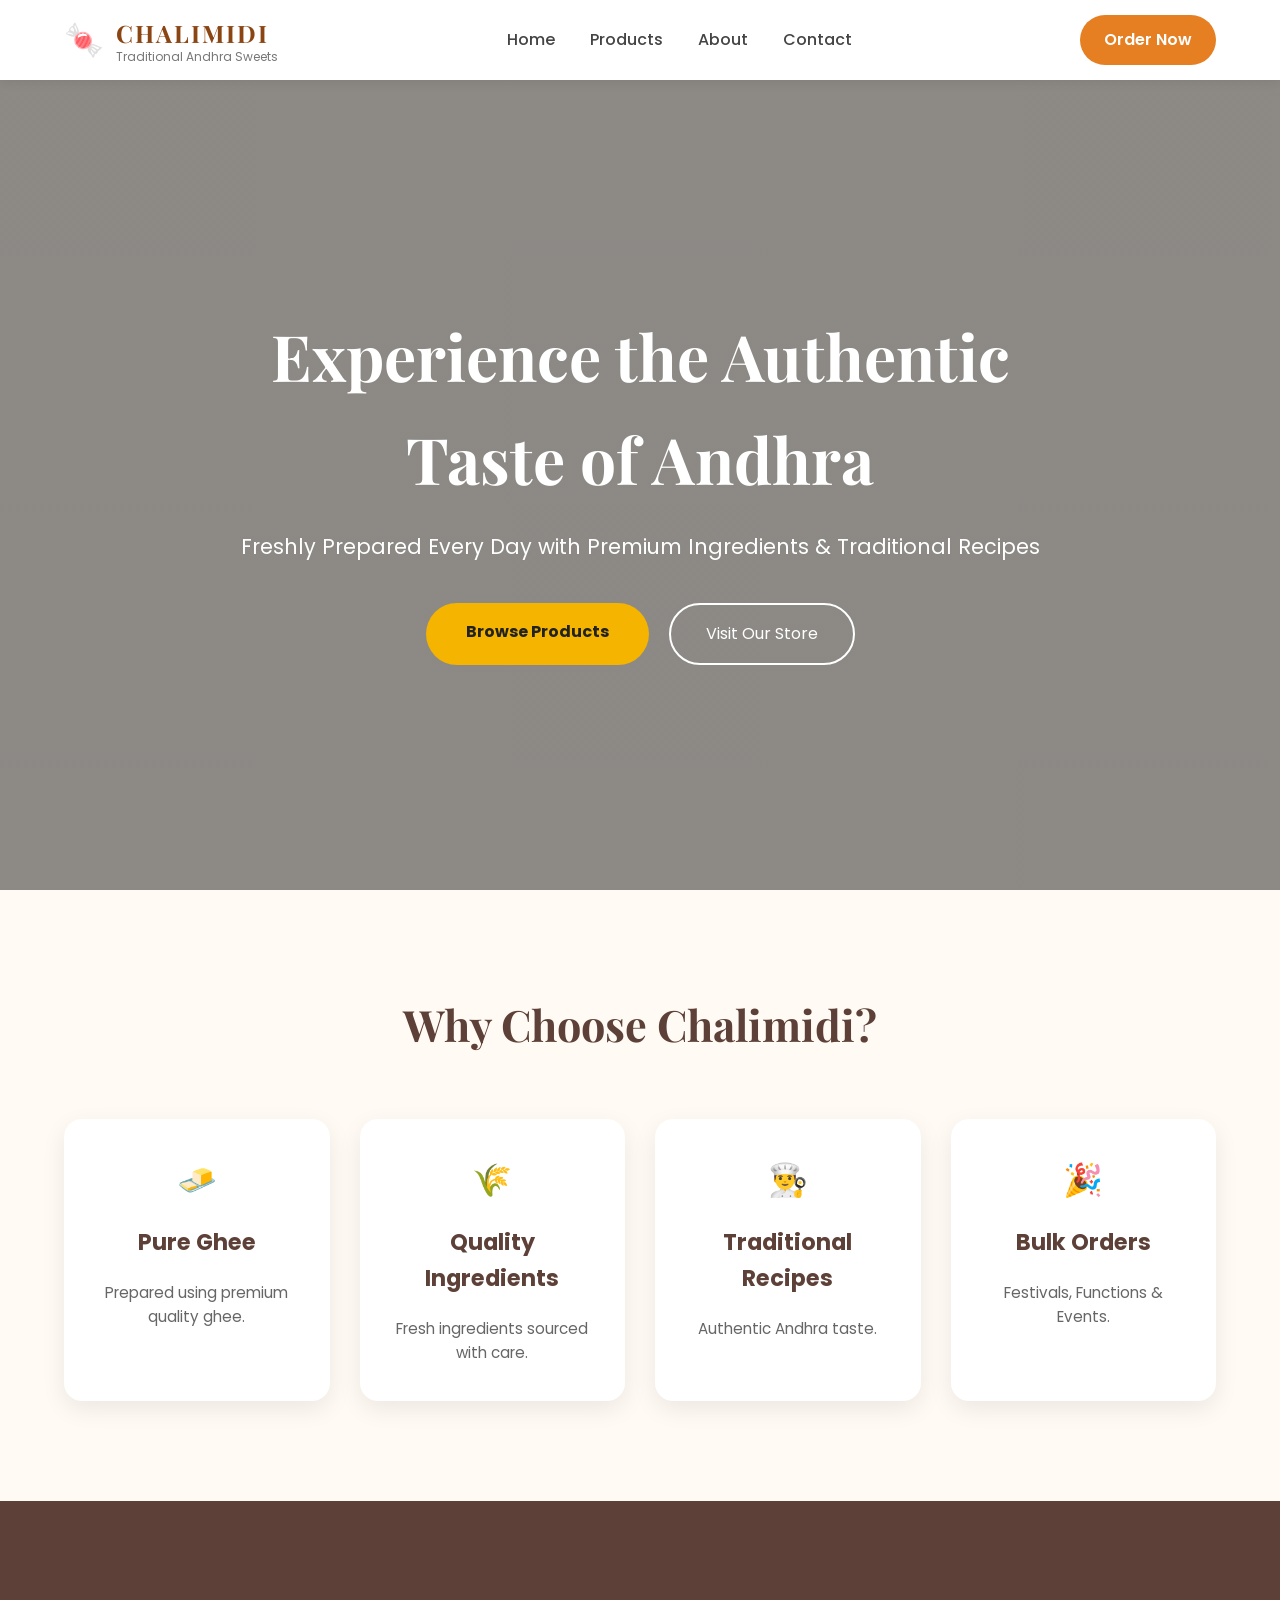
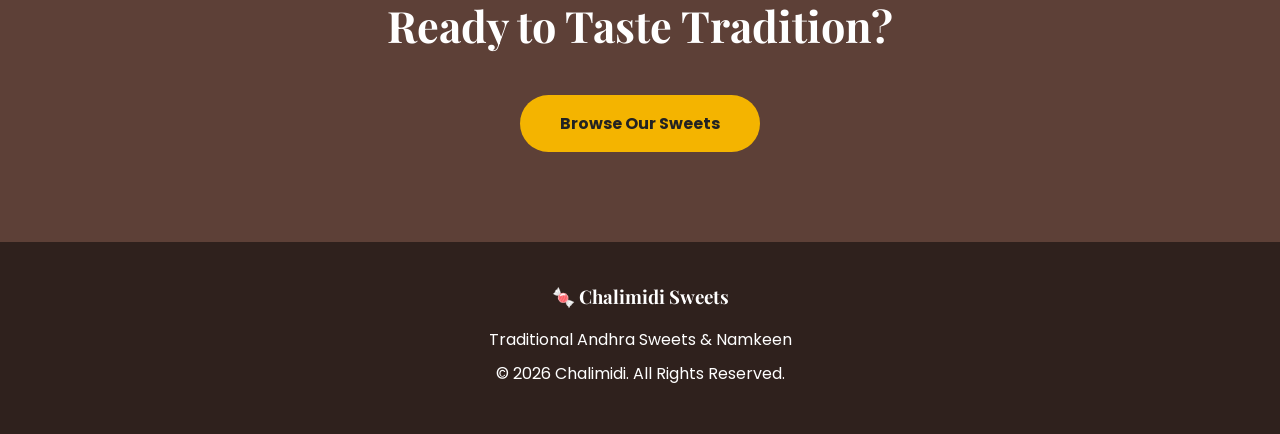
==== index.html @ a7811db8 "Chalimidi Sweets Version 1.0" ====
<!DOCTYPE html>
<html lang="en">

<head>

    <meta charset="UTF-8">
    <meta name="viewport" content="width=device-width, initial-scale=1.0">

    <title>Chalimidi Sweets | Traditional Andhra Sweets</title>

    <meta name="description"
        content="Traditional Andhra Sweets & Namkeen. Freshly prepared every day. Order through WhatsApp.">

    <link rel="preconnect" href="https://fonts.googleapis.com">

    <link rel="preconnect" href="https://fonts.gstatic.com" crossorigin>

    <link
        href="https://fonts.googleapis.com/css2?family=Playfair+Display:wght@600;700;800&family=Poppins:wght@300;400;500;600;700&display=swap"
        rel="stylesheet">

    <link rel="stylesheet" href="css/style.css">

    <link rel="stylesheet" href="css/responsive.css">
    <link rel="stylesheet" href="https://cdnjs.cloudflare.com/ajax/libs/font-awesome/6.7.2/css/all.min.css">
    <link rel="icon" type="image/x-icon" href="./images/favicon.ico">
</head>

<body>

    <header>

        <nav class="navbar">

            <div class="logo">

                <span class="logo-icon">🍬</span>

                <div>

                    <h2>CHALIMIDI</h2>

                    <small>Traditional Andhra Sweets</small>

                </div>

            </div>

            <ul class="nav-links">

                <li><a href="#">Home</a></li>

                <li><a href="products.html">Products</a></li>

                <li><a href="about.html">About</a></li>

                <li><a href="contact.html">Contact</a></li>

            </ul>

            <a href="products.html" class="btn-order">

                Order Now

            </a>

        </nav>

    </header>

    <section class="hero">

        <div class="hero-content">

            <h1>

                Experience the Authentic Taste of Andhra

            </h1>

            <p>

                Freshly Prepared Every Day with Premium Ingredients & Traditional Recipes

            </p>

            <div class="hero-buttons">

                <a href="products.html" class="hero-btn">

                    Browse Products

                </a>

                <a href="contact.html" class="secondary-btn">

                    Visit Our Store

                </a>

            </div>

        </div>

    </section>

    <section class="features">

        <h2>Why Choose Chalimidi?</h2>

        <div class="feature-grid">

            <div class="card">
                🧈
                <h3>Pure Ghee</h3>
                <p>Prepared using premium quality ghee.</p>
            </div>

            <div class="card">
                🌾
                <h3>Quality Ingredients</h3>
                <p>Fresh ingredients sourced with care.</p>
            </div>

            <div class="card">
                👨‍🍳
                <h3>Traditional Recipes</h3>
                <p>Authentic Andhra taste.</p>
            </div>

            <div class="card">
                🎉
                <h3>Bulk Orders</h3>
                <p>Festivals, Functions & Events.</p>
            </div>

        </div>

    </section>

    <section class="cta">

        <h2>

            Ready to Taste Tradition?

        </h2>

        <a href="products.html" class="hero-btn">

            Browse Our Sweets

        </a>

    </section>

    <footer>

        <h3>🍬 Chalimidi Sweets</h3>

        <p>

            Traditional Andhra Sweets & Namkeen

        </p>

        <p>

            © 2026 Chalimidi. All Rights Reserved.

        </p>

    </footer>

    <script src="js/app.js"></script>
    <div id="toast"></div>
</body>

</html>
---- css/style.css ----
/* ===========================
   CHALIMIDI SWEETS
   Version 1.0
=========================== */

* {
    margin: 0;
    padding: 0;
    box-sizing: border-box;
}

html {
    scroll-behavior: smooth;
}

body {

    font-family: 'Poppins', sans-serif;

    background: #fffaf3;

    color: #333;

    line-height: 1.6;

}

img {
    max-width: 100%;
    display: block;
}

a {
    text-decoration: none;
}

ul {
    list-style: none;
}

/* ================= NAVBAR ================= */

header {

    position: sticky;

    top: 0;

    z-index: 999;

    background: white;

    box-shadow: 0 2px 10px rgba(0, 0, 0, .08);

}

.navbar {

    width: min(1200px, 90%);

    margin: auto;

    display: flex;

    justify-content: space-between;

    align-items: center;

    height: 80px;

}

.logo {

    display: flex;

    align-items: center;

    gap: 12px;

}

.logo-icon {

    font-size: 2rem;

}

.logo h2 {

    font-family: 'Playfair Display', serif;

    color: #8B4513;

    letter-spacing: 2px;

}

.logo small {

    display: block;

    color: #777;

    font-size: .75rem;

    margin-top: -5px;

}

.nav-links {

    display: flex;

    gap: 35px;

}

.nav-links a {

    color: #444;

    font-weight: 500;

    transition: .3s;

}

.nav-links a:hover {

    color: #E67E22;

}

.btn-order {

    background: #E67E22;

    color: white;

    padding: 12px 24px;

    border-radius: 30px;

    transition: .3s;

    font-weight: 600;

}

.btn-order:hover {

    background: #c86d18;

}

/* ================= HERO ================= */

.hero {

    height: 90vh;

    background:

        linear-gradient(rgba(0, 0, 0, .45), rgba(0, 0, 0, .45)),

        url("../images/hero.jpg") center/cover;

    display: flex;

    justify-content: center;

    align-items: center;

    text-align: center;

    color: white;

}

.hero-content {

    width: min(900px, 90%);

}

.hero h1 {

    font-family: 'Playfair Display', serif;

    font-size: 4rem;

    margin-bottom: 20px;

}

.hero p {

    font-size: 1.3rem;

    margin-bottom: 40px;

}

.hero-btn {

    display: inline-block;

    padding: 16px 40px;

    background: #F4B400;

    color: #222;

    border-radius: 50px;

    font-weight: bold;

    transition: .35s;

}

.hero-btn:hover {

    transform: translateY(-4px);

    background: white;

}

/* ================= FEATURES ================= */

.features {

    width: min(1200px, 90%);

    margin: 100px auto;

}

.features h2 {

    text-align: center;

    font-size: 2.7rem;

    color: #5D4037;

    margin-bottom: 60px;

    font-family: 'Playfair Display', serif;

}

.feature-grid {

    display: grid;

    grid-template-columns: repeat(auto-fit, minmax(250px, 1fr));

    gap: 30px;

}

.card {

    background: white;

    padding: 35px;

    border-radius: 18px;

    text-align: center;

    box-shadow: 0 8px 25px rgba(0, 0, 0, .08);

    transition: .35s;

    font-size: 2rem;

}

.card:hover {

    transform: translateY(-10px);

}

.card h3 {

    margin: 20px 0;

    color: #5D4037;

    font-size: 1.4rem;

}

.card p {

    font-size: .95rem;

    color: #666;

}

/* ================= CTA ================= */

.cta {

    background: #5D4037;

    color: white;

    padding: 90px 20px;

    text-align: center;

}

.cta h2 {

    font-size: 2.7rem;

    margin-bottom: 35px;

    font-family: 'Playfair Display', serif;

}

/* ================= FOOTER ================= */

footer {

    background: #2f211d;

    color: white;

    text-align: center;

    padding: 40px 20px;

}

footer h3 {

    margin-bottom: 15px;

    font-family: 'Playfair Display', serif;

}

footer p {

    margin: 8px 0;

}

.hero-buttons {

    display: flex;

    justify-content: center;

    gap: 20px;

    margin-top: 40px;

}

.secondary-btn {

    display: inline-block;

    padding: 16px 35px;

    border: 2px solid white;

    border-radius: 50px;

    color: white;

    transition: .3s;

}

.secondary-btn:hover {

    background: white;

    color: #222;

}

/* ==========================================
   TOAST
========================================== */

#toast {

    position: fixed;

    bottom: 30px;

    left: 50%;

    transform: translateX(-50%);

    background: #333;

    color: white;

    padding: 15px 30px;

    border-radius: 30px;

    opacity: 0;

    transition: .4s;

    z-index: 99999;

}

#toast.show {

    opacity: 1;

}

/*==========================================
PAGE BANNER
==========================================*/

.page-banner {

    background: linear-gradient(135deg, #E67E22, #F4A261);

    color: white;

    text-align: center;

    padding: 60px 20px;

}

.page-banner h1 {

    font-size: 42px;

}

/*==========================================
ABOUT
==========================================*/

.about-container {

    max-width: 1200px;

    margin: 60px auto;

    display: grid;

    grid-template-columns: 1fr 1fr;

    gap: 50px;

    align-items: center;

    padding: 20px;

}

.about-image img {

    width: 100%;

    border-radius: 20px;

    box-shadow: 0 10px 30px rgba(0, 0, 0, .15);

}

.about-content h2 {

    color: #8B4513;

    margin-bottom: 20px;

}

.about-content p {

    line-height: 1.8;

    margin-bottom: 18px;

}

/*==========================================
CONTACT
==========================================*/

.contact-container {

    max-width: 1100px;

    margin: 60px auto;

    display: grid;

    grid-template-columns: repeat(2, 1fr);

    gap: 40px;

    padding: 20px;

}

.contact-card {

    background: white;

    padding: 30px;

    border-radius: 20px;

    box-shadow: 0 10px 30px rgba(0, 0, 0, .1);

}

.contact-card h2 {

    margin-bottom: 20px;

    color: #8B4513;

}

.contact-card p {

    margin-bottom: 18px;

    line-height: 1.7;

}

.phone-link,
.whatsapp-link {

    text-decoration: none;

    color: #E67E22;

    font-weight: 600;

}

.phone-link:hover,
.whatsapp-link:hover {

    color: #C0392B;

}
---- css/responsive.css ----
@media(max-width:900px) {

    .hero h1 {

        font-size: 2.8rem;

    }

    .nav-links {

        display: none;

    }

    .features h2 {

        font-size: 2rem;

    }

    .cta h2 {

        font-size: 2rem;

    }

}

@media(max-width:600px) {

    .hero h1 {

        font-size: 2.2rem;

    }

    .hero p {

        font-size: 1rem;

    }

    .logo {

        font-size: 1.5rem;

    }

    .btn-order {

        padding: 10px 18px;

    }

}


/*==========================================
ABOUT PAGE
==========================================*/

@media (max-width:768px) {

    .page-banner {

        padding: 40px 20px;

    }

    .page-banner h1 {

        font-size: 32px;

    }

    .about-container {

        grid-template-columns: 1fr;

        gap: 30px;

        padding: 20px;

    }

    .about-image {

        text-align: center;

    }

    .about-image img {

        width: 100%;

        max-width: 420px;

        border-radius: 16px;

    }

    .about-content {

        text-align: center;

    }

    .about-content h2 {

        font-size: 28px;

        margin-bottom: 20px;

    }

    .about-content p {

        font-size: 16px;

        line-height: 1.8;

    }

    .feature-grid {

        grid-template-columns: 1fr;

        gap: 20px;

    }

    .card {

        padding: 25px;

    }

}

/*==========================================
NAVBAR
==========================================*/

@media (max-width:768px) {

    .navbar {

        flex-direction: column;

        gap: 15px;

        padding: 20px;

    }

    .nav-links {

        flex-wrap: wrap;

        justify-content: center;

        gap: 15px;

    }

}
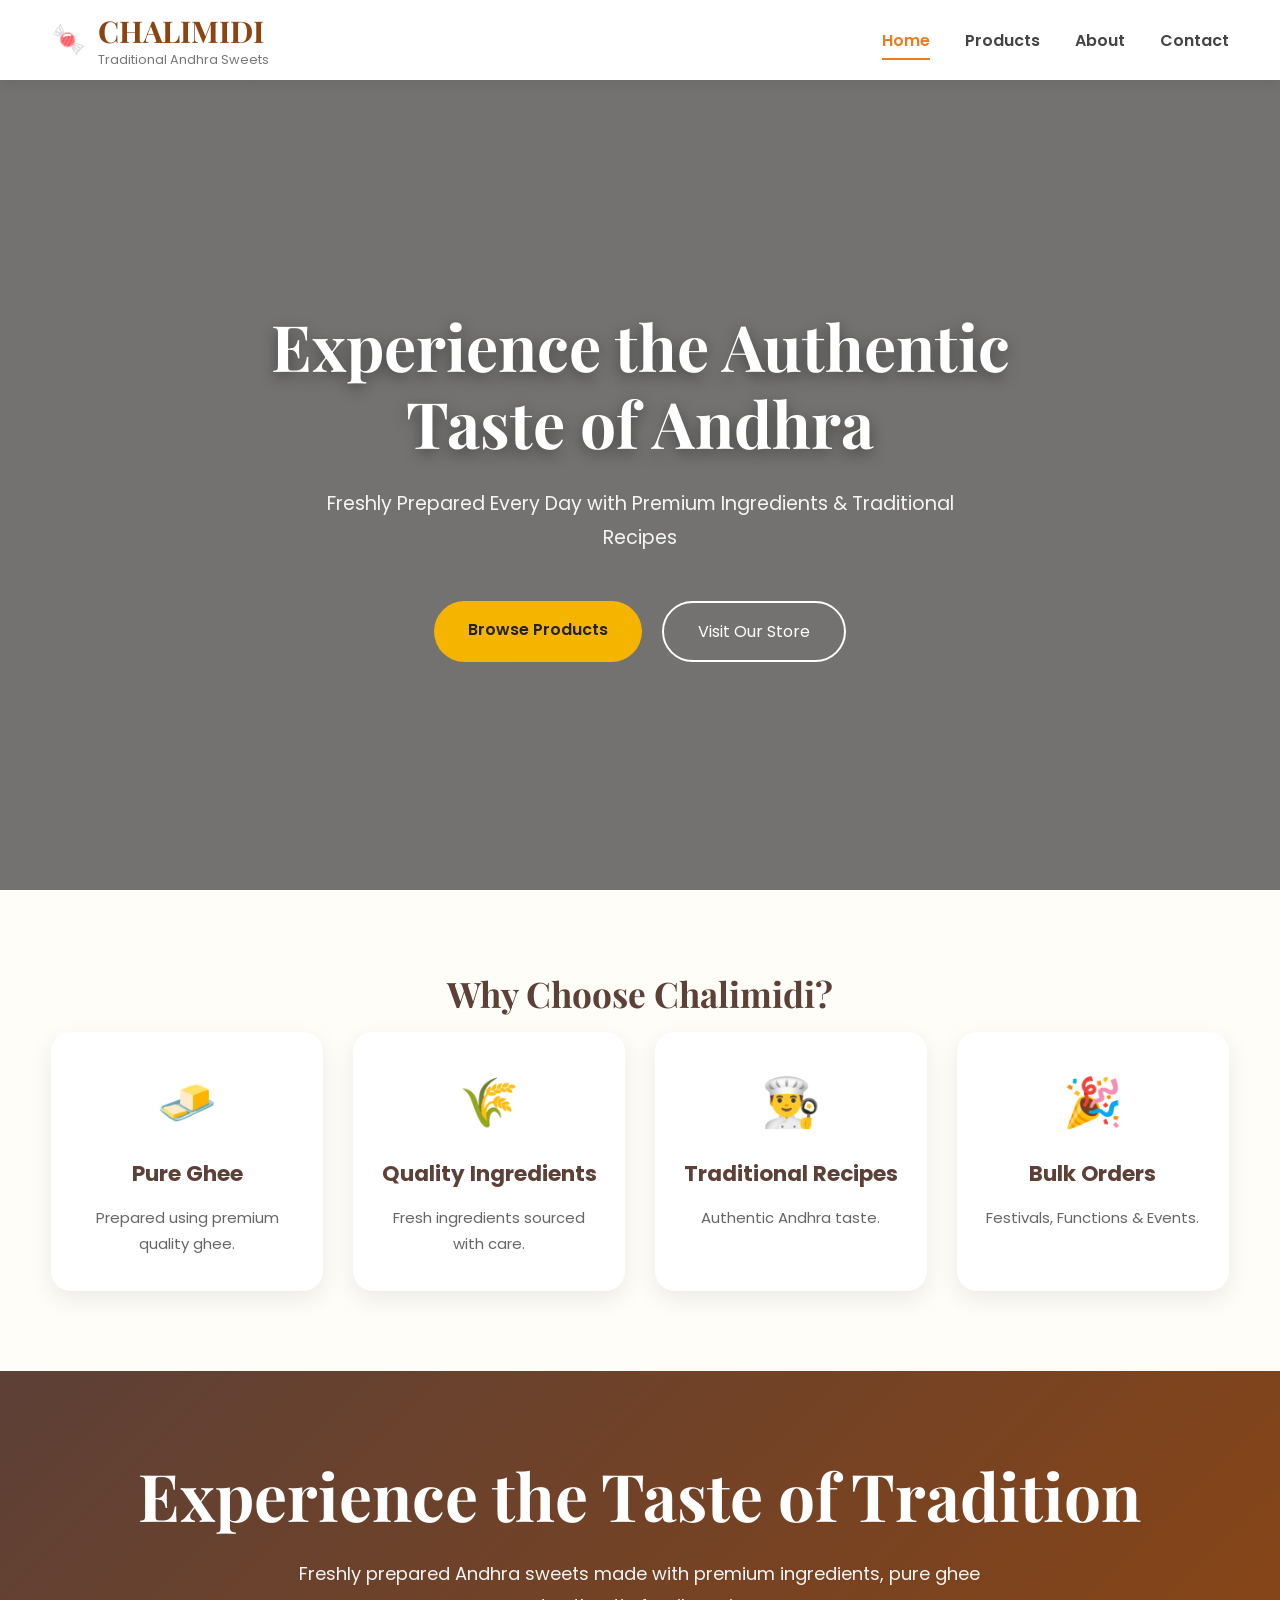
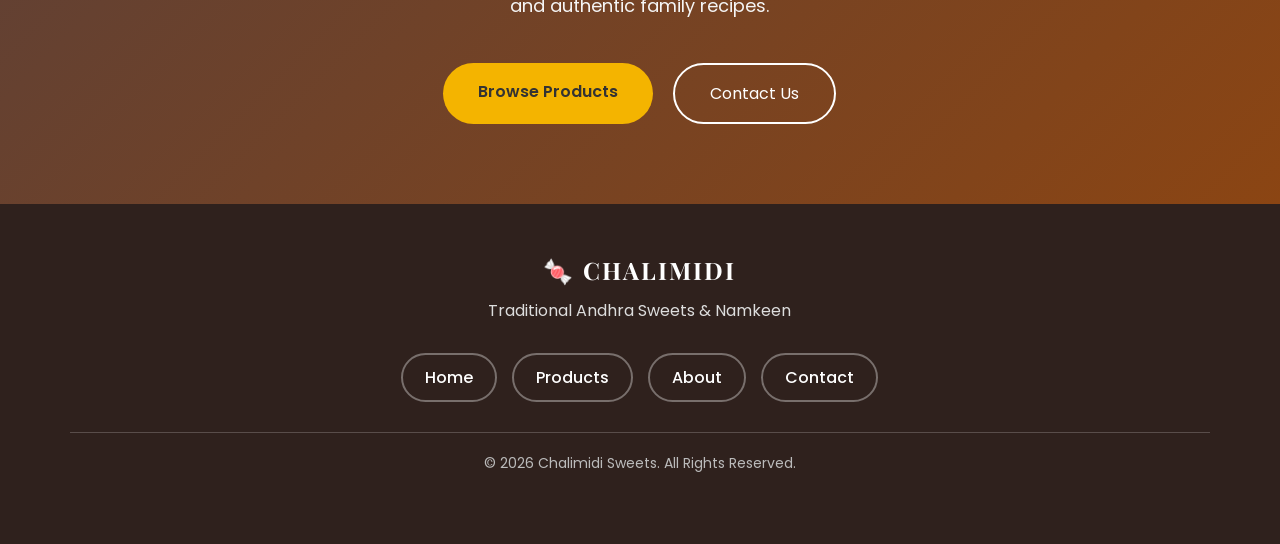
==== commit f9191b88: "changed 06-08-2026" ====
--- a/index.html
+++ b/index.html
@@ -2,53 +2,36 @@
 <html lang="en">
 
 <head>
-
     <meta charset="UTF-8">
     <meta name="viewport" content="width=device-width, initial-scale=1.0">
-
     <title>Chalimidi Sweets | Traditional Andhra Sweets</title>
-
     <meta name="description"
         content="Traditional Andhra Sweets & Namkeen. Freshly prepared every day. Order through WhatsApp.">
-
     <link rel="preconnect" href="https://fonts.googleapis.com">
-
     <link rel="preconnect" href="https://fonts.gstatic.com" crossorigin>
-
     <link
         href="https://fonts.googleapis.com/css2?family=Playfair+Display:wght@600;700;800&family=Poppins:wght@300;400;500;600;700&display=swap"
         rel="stylesheet">
-
-    <link rel="stylesheet" href="css/style.css">
-
-    <link rel="stylesheet" href="css/responsive.css">
+    <link rel="stylesheet" href="css/home.css">
+    <link rel="stylesheet" href="css/home-responsive.css">
     <link rel="stylesheet" href="https://cdnjs.cloudflare.com/ajax/libs/font-awesome/6.7.2/css/all.min.css">
     <link rel="icon" type="image/x-icon" href="./images/favicon.ico">
 </head>
 
 <body>
-
-    <header>
-
+    <!-- <header>
         <nav class="navbar">
-
             <div class="logo">
-
                 <span class="logo-icon">🍬</span>
-
                 <div>
-
                     <h2>CHALIMIDI</h2>
-
                     <small>Traditional Andhra Sweets</small>
-
                 </div>
-
             </div>
 
             <ul class="nav-links">
 
-                <li><a href="#">Home</a></li>
+                <li><a href="index.html" class="active">Home</a></li>
 
                 <li><a href="products.html">Products</a></li>
 
@@ -58,120 +41,153 @@
 
             </ul>
 
-            <a href="products.html" class="btn-order">
+            <button class="menu-toggle">
 
-                Order Now
+                <i class="fa-solid fa-bars"></i>
 
-            </a>
+            </button>
 
         </nav>
 
+    </header> -->
+    <header>
+        <nav class="navbar">
+            <div class="logo">
+                <span class="logo-icon">🍬</span>
+                <div>
+                    <h2>CHALIMIDI</h2>
+                    <small>Traditional Andhra Sweets</small>
+                </div>
+            </div>
+    
+            <button class="menu-toggle">
+    
+                <i class="fa-solid fa-bars"></i>
+    
+            </button>
+    
+            <ul class="nav-links">
+    
+                <li><a href="index.html" class="active">Home</a></li>
+    
+                <li><a href="products.html">Products</a></li>
+    
+                <li><a href="about.html">About</a></li>
+    
+                <li><a href="contact.html">Contact</a></li>
+    
+            </ul>
+    
+        </nav>
+    
     </header>
+    <section class="hero">
+            <div class="hero-content">
+                <h1>
+                    Experience the Authentic Taste of Andhra
+                </h1>
+                <p>
+                    Freshly Prepared Every Day with Premium Ingredients & Traditional Recipes
+                </p>
+                <div class="hero-buttons">
+                    <a href="products.html" class="hero-btn">
+                        Browse Products
+                    </a>
+                    <a href="contact.html" class="secondary-btn">
+                        Visit Our Store
+                    </a>
+                </div>
+            </div>
+    </section>
+    <section class="features">
+        <div class="container">
+            <h2>Why Choose Chalimidi?</h2>
+            <div class="feature-grid">
+                <div class="card">
+                    <span>🧈</span>
+                    <div>
+                        <h3>Pure Ghee</h3>
+                        <p>Prepared using premium quality ghee.</p>
+                    </div>
+                </div>
 
-    <section class="hero">
+                <div class="card">
+                    <span>🌾</span>
+                    <div>
+                        <h3>Quality Ingredients</h3>
+                        <p>Fresh ingredients sourced with care.</p>
+                    </div>
+                </div>
 
-        <div class="hero-content">
+               
+                <div class="card">
+                    <span>👨‍🍳</span>
+                    <div>
+                        <h3>Traditional Recipes</h3>
+                        <p>Authentic Andhra taste.</p>
+                    </div>
+                </div>
+                
+                <div class="card">
+                    <span>🎉</span>
+                    <div>
+                        <h3>Bulk Orders</h3>
+                        <p>Festivals, Functions & Events.</p>
+                    </div>
+                </div>
+            </div>
+        </div>
+    </section>
+    <section class="cta">
+        <div class="container">
+            <h2>Experience the Taste of Tradition</h2>
+            <p>
+                Freshly prepared Andhra sweets made with premium ingredients,
+                pure ghee and authentic family recipes.
+            </p>
+            <div class="cta-buttons">
+                <a href="products.html" class="btn-primary">
+                    Browse Products
+                </a>
+                <a href="contact.html" class="btn-secondary">
+                    Contact Us
+                </a>
+            </div>
+        </div>
+    </section>
+    <footer>
 
-            <h1>
+        <div class="container">
 
-                Experience the Authentic Taste of Andhra
-
-            </h1>
+            <h2>🍬 CHALIMIDI</h2>
 
             <p>
 
-                Freshly Prepared Every Day with Premium Ingredients & Traditional Recipes
+                Traditional Andhra Sweets & Namkeen
 
             </p>
 
-            <div class="hero-buttons">
+            <div class="footer-links">
 
-                <a href="products.html" class="hero-btn">
+                <a href="index.html">Home</a>
 
-                    Browse Products
+                <a href="products.html">Products</a>
 
-                </a>
+                <a href="about.html">About</a>
 
-                <a href="contact.html" class="secondary-btn">
-
-                    Visit Our Store
-
-                </a>
+                <a href="contact.html">Contact</a>
 
             </div>
 
-        </div>
+            <p class="copyright">
 
-    </section>
+                © 2026 Chalimidi Sweets. All Rights Reserved.
 
-    <section class="features">
-
-        <h2>Why Choose Chalimidi?</h2>
-
-        <div class="feature-grid">
-
-            <div class="card">
-                🧈
-                <h3>Pure Ghee</h3>
-                <p>Prepared using premium quality ghee.</p>
-            </div>
-
-            <div class="card">
-                🌾
-                <h3>Quality Ingredients</h3>
-                <p>Fresh ingredients sourced with care.</p>
-            </div>
-
-            <div class="card">
-                👨‍🍳
-                <h3>Traditional Recipes</h3>
-                <p>Authentic Andhra taste.</p>
-            </div>
-
-            <div class="card">
-                🎉
-                <h3>Bulk Orders</h3>
-                <p>Festivals, Functions & Events.</p>
-            </div>
+            </p>
 
         </div>
 
-    </section>
-
-    <section class="cta">
-
-        <h2>
-
-            Ready to Taste Tradition?
-
-        </h2>
-
-        <a href="products.html" class="hero-btn">
-
-            Browse Our Sweets
-
-        </a>
-
-    </section>
-
-    <footer>
-
-        <h3>🍬 Chalimidi Sweets</h3>
-
-        <p>
-
-            Traditional Andhra Sweets & Namkeen
-
-        </p>
-
-        <p>
-
-            © 2026 Chalimidi. All Rights Reserved.
-
-        </p>
-
     </footer>
-
     <script src="js/app.js"></script>
     <div id="toast"></div>
 </body>
--- a/css/home.css
+++ b/css/home.css
@@ -0,0 +1,659 @@
+/*==========================================
+CHALIMIDI SWEETS
+HOME PAGE
+Version 2.0
+==========================================*/
+
+/*==========================================
+RESET
+==========================================*/
+* {
+    margin: 0;
+    padding: 0;
+    box-sizing: border-box;
+}
+
+html {
+    scroll-behavior: smooth;
+}
+
+body {
+    font-family: 'Poppins', sans-serif;
+    background: #fffdf8;
+    color: #333;
+    overflow-x: hidden;
+}
+
+img {
+    width: 100%;
+    display: block;
+}
+
+a {
+    text-decoration: none;
+}
+
+ul {
+    list-style: none;
+}
+
+.container {
+    width: min(1200px, 92%);
+    margin: auto;
+}
+
+/*=========================
+HEADER
+=========================*/
+
+header {
+
+    position: sticky;
+
+    top: 0;
+
+    background: #fff;
+
+    z-index: 1000;
+
+    box-shadow: 0 3px 12px rgba(0, 0, 0, .08);
+
+}
+
+.navbar {
+
+    width: min(1200px, 92%);
+
+    margin: auto;
+
+    display: flex;
+
+    justify-content: space-between;
+
+    align-items: center;
+
+    height: 80px;
+
+}
+
+.logo {
+
+    display: flex;
+
+    align-items: center;
+
+    gap: 12px;
+
+}
+
+.logo div {
+
+    display: flex;
+
+    flex-direction: column;
+
+}
+
+.logo-icon {
+
+    font-size: 1.75rem;
+
+    line-height: 1;
+
+}
+
+.logo h2 {
+
+    color: #8B4513;
+
+    font-size: 30px;
+
+    font-family: 'Playfair Display', serif;
+
+}
+
+.logo small {
+
+    color: #777;
+
+    font-size: .8rem;
+
+}
+
+.nav-links {
+
+    display: flex;
+
+    gap: 35px;
+
+}
+
+.nav-links a {
+
+    color: #444;
+
+    font-weight: 600;
+
+    transition: .3s;
+
+}
+
+.nav-links a:hover,
+.nav-links a.active {
+
+    color: #E67E22;
+
+}
+
+.nav-links a {
+
+    position: relative;
+
+    color: #444;
+
+    font-weight: 600;
+
+    transition: .3s;
+
+}
+
+.nav-links a:hover,
+.nav-links a.active {
+
+    color: #E67E22;
+
+}
+
+.nav-links a::after {
+
+    content: "";
+
+    position: absolute;
+
+    left: 0;
+
+    bottom: -8px;
+
+    width: 0;
+
+    height: 2px;
+
+    background: #E67E22;
+
+    transition: .3s;
+
+}
+
+.nav-links a:hover::after,
+.nav-links a.active::after {
+
+    width: 100%;
+
+}
+
+.menu-toggle {
+
+    display: none;
+
+    border: none;
+
+    background: none;
+
+    font-size: 28px;
+
+    cursor: pointer;
+
+}
+
+/*==========================================
+HERO
+==========================================*/
+
+
+.hero {
+
+    min-height: 90vh;
+
+    display: flex;
+
+    align-items: center;
+
+    justify-content: center;
+
+    text-align: center;
+
+    background:
+        linear-gradient(rgba(0, 0, 0, .55), rgba(0, 0, 0, .55)),
+        url("../images/hero.jpg");
+
+    background-size: cover;
+
+    background-position: center;
+
+    background-repeat: no-repeat;
+
+    padding: 100px 20px;
+
+}
+
+.hero-content {
+
+    max-width: 800px;
+
+    margin: auto;
+
+}
+
+.hero h1 {
+
+    font-family: 'Playfair Display', serif;
+
+    font-size: clamp(2rem, 6vw, 4rem);
+
+    color: white;
+
+    line-height: 1.2;
+
+    margin-bottom: 25px;
+
+    text-shadow: 0 5px 15px rgba(0, 0, 0, .4);
+
+}
+
+.hero p {
+
+    max-width: 650px;
+
+    margin: auto;
+
+    color: #F5F5F5;
+
+    font-size: 1.2rem;
+
+    line-height: 1.8;
+
+}
+
+.hero-buttons {
+
+    margin-top: 45px;
+
+    display: flex;
+
+    justify-content: center;
+
+    gap: 20px;
+
+    flex-wrap: wrap;
+
+}
+
+/*==========================================
+HERO BUTTONS
+==========================================*/
+.hero-btn {
+
+    background: #F4B400;
+
+    color: #222;
+
+    padding: 16px 34px;
+
+    border-radius: 40px;
+
+    font-weight: 600;
+
+    transition: .35s;
+
+}
+
+.hero-btn:hover {
+
+    background: white;
+
+    transform: translateY(-5px);
+
+}
+
+.secondary-btn {
+
+    padding: 16px 34px;
+
+    border: 2px solid white;
+
+    color: white;
+
+    border-radius: 40px;
+
+    transition: .35s;
+
+}
+
+.secondary-btn:hover {
+
+    background: white;
+
+    color: #333;
+
+}
+
+/*==========================================
+WHY CHOOSE US
+==========================================*/
+
+.features {
+
+    padding: 80px 0;
+
+    background: #FFFDF8;
+
+}
+
+.features h2 {
+
+    text-align: center;
+
+    font-family: 'Playfair Display', serif;
+
+    font-size: 2.2rem;
+
+    color: #5D4037;
+
+    margin-bottom: 15px;
+
+}
+
+.features .sub-title {
+
+    text-align: center;
+
+    color: #777;
+
+    margin-bottom: 60px;
+
+    font-size: 17px;
+
+}
+
+/*==========================================
+FEATURE GRID
+==========================================*/
+
+.feature-grid {
+
+    display: grid;
+
+    grid-template-columns: repeat(auto-fit, minmax(250px, 1fr));
+
+    gap: 30px;
+
+}
+
+/*==========================================
+FEATURE CARD
+==========================================*/
+
+.card {
+
+    background: #fff;
+
+    padding: 35px 25px;
+
+    border-radius: 20px;
+
+    text-align: center;
+
+    box-shadow: 0 8px 25px rgba(0, 0, 0, .08);
+
+    transition: .35s;
+
+    cursor: pointer;
+
+}
+
+.card:hover {
+
+    transform: translateY(-10px);
+
+    box-shadow: 0 18px 40px rgba(0, 0, 0, .12);
+
+}
+
+.card span {
+
+    display: block;
+
+    font-size: 3rem;
+
+    margin-bottom: 18px;
+
+}
+
+.card h3 {
+
+    color: #5D4037;
+
+    margin-bottom: 15px;
+
+    font-size: 1.35rem;
+
+}
+
+.card p {
+
+    color: #666;
+
+    line-height: 1.7;
+
+    font-size: 15px;
+
+}
+
+/*==========================================
+FEATURE ANIMATION
+==========================================*/
+
+.card:hover span {
+
+    transform: scale(1.15);
+
+    transition: .35s;
+
+}
+
+/*==========================================
+CTA
+==========================================*/
+
+.cta {
+
+    background: linear-gradient(135deg, #5D4037, #8B4513);
+
+    color: white;
+
+    text-align: center;
+
+    padding: 80px 20px;
+
+}
+
+.cta h2 {
+
+    font-family: 'Playfair Display', serif;
+
+    font-size: clamp(2.5rem, 6vw, 4.1rem);
+
+    margin-bottom: 20px;
+
+}
+
+.cta p {
+
+    max-width: 700px;
+
+    margin: auto;
+
+    font-size: 18px;
+
+    line-height: 1.8;
+
+    color: #F5F5F5;
+
+    margin-bottom: 40px;
+
+}
+
+.cta-buttons {
+
+    display: flex;
+
+    justify-content: center;
+
+    gap: 20px;
+
+    flex-wrap: wrap;
+
+}
+
+.btn-primary {
+
+    background: #F4B400;
+
+    color: #333;
+
+    padding: 16px 35px;
+
+    border-radius: 40px;
+
+    font-weight: 600;
+
+    transition: .3s;
+
+}
+
+.btn-primary:hover {
+
+    background: white;
+
+    transform: translateY(-4px);
+
+}
+
+.btn-secondary {
+
+    border: 2px solid white;
+
+    color: white;
+
+    padding: 16px 35px;
+
+    border-radius: 40px;
+
+    transition: .3s;
+
+}
+
+.btn-secondary:hover {
+
+    background: white;
+
+    color: #333;
+
+}
+
+/*==========================================
+FOOTER
+==========================================*/
+
+footer {
+
+    background: #2F211D;
+
+    color: white;
+
+    text-align: center;
+
+    padding: 50px 20px;
+
+}
+
+footer h2 {
+
+    font-family: 'Playfair Display', serif;
+
+    margin-bottom: 12px;
+
+    letter-spacing: 2px;
+
+}
+
+footer p {
+
+    color: #DDD;
+
+    margin-bottom: 20px;
+
+}
+/*==========================================
+FOOTER BUTTON LINKS
+==========================================*/
+
+.footer-links {
+
+    display: flex;
+
+    justify-content: center;
+
+    align-items: center;
+
+    gap: 15px;
+
+    flex-wrap: wrap;
+
+    margin: 30px 0;
+
+}
+
+.footer-links a {
+
+    display: inline-block;
+
+    padding: 10px 22px;
+
+    border: 2px solid rgba(255, 255, 255, .35);
+
+    border-radius: 30px;
+
+    color: #fff;
+
+    font-weight: 500;
+
+    transition: all .35s ease;
+
+}
+
+.footer-links a:hover {
+
+    background: #F4B400;
+
+    border-color: #F4B400;
+
+    color: #333;
+
+    transform: translateY(-3px);
+
+    box-shadow: 0 8px 20px rgba(244, 180, 0, .35);
+
+}
+
+.copyright {
+
+    border-top: 1px solid rgba(255, 255, 255, .2);
+
+    padding-top: 20px;
+
+    font-size: 14px;
+
+    color: #BBB;
+
+}
--- a/css/home-responsive.css
+++ b/css/home-responsive.css
@@ -0,0 +1,200 @@
+@media (max-width:992px) {
+    .hero h1 {
+        font-size: clamp(2rem, 6vw, 4.5rem);
+    }
+    .hero p {
+        font-size: 1.1rem;
+    }
+    .navbar {
+        padding: 18px 30px;
+    }
+    .feature-grid {
+        grid-template-columns: repeat(2, 1fr);
+    }
+    .about-container {
+        grid-template-columns: 1fr;
+        gap: 40px;
+    }
+}
+
+@media(max-width:768px) {
+
+    .menu-toggle {
+
+        display: block;
+
+    }
+
+    .btn-order {
+
+        display: none;
+
+    }
+          .menu-toggle {
+              display: block;
+          }
+        /* ---------- Navbar ---------- */
+    
+        .navbar {
+            height: 70px;
+        }
+    
+        .menu-toggle {
+            display: block;
+            font-size: 30px;
+            color: #5D4037;
+        }
+    
+        .nav-links {
+    
+            position: fixed;
+    
+            top: 70px;
+    
+            right: -100%;
+    
+            width: 280px;
+    
+            height: calc(100vh - 70px);
+    
+            background: white;
+    
+            display: flex;
+    
+            flex-direction: column;
+    
+            justify-content: flex-start;
+    
+            align-items: flex-start;
+    
+            padding: 40px 30px;
+    
+            gap: 25px;
+    
+            transition: .35s ease;
+    
+            box-shadow: -5px 0 20px rgba(0, 0, 0, .15);
+    
+        }
+    
+        .nav-links.active {
+    
+            right: 0;
+    
+        }
+        /*==========================================
+        FEATURES - MOBILE
+        ==========================================*/
+        
+                  @media (max-width:768px) {
+        
+                      .features {
+        
+                          padding: 30px 0;
+        
+                      }
+        
+                      .features h2 {
+        
+                          font-size: 1.5rem;
+        
+                          margin-bottom: 15px;
+        
+                      }
+        
+                      .feature-grid {
+        
+                          grid-template-columns: 1fr;
+        
+                          gap: 18px;
+        
+                      }
+        
+                      .card {
+        
+                          display: flex;
+        
+                          align-items: center;
+        
+                          text-align: left;
+        
+                          gap: 18px;
+        
+                          padding: 20px;
+        
+                          border-radius: 16px;
+        
+                      }
+        
+                      .card span {
+        
+                          font-size: 2.5rem;
+        
+                          margin: 0;
+        
+                          flex-shrink: 0;
+        
+                      }
+        
+                      .card h3 {
+        
+                          font-size: 1.15rem;
+        
+                          margin-bottom: 6px;
+        
+                      }
+        
+                      .card p {
+        
+                          font-size: .9rem;
+        
+                          line-height: 1.5;
+        
+                      }
+                    .footer-links {
+
+                        gap: 10px;
+
+                    }
+
+                    .footer-links a {
+
+                        padding: 8px 18px;
+
+                        font-size: 14px;
+
+                    }
+        
+                  }
+
+}
+
+@media (max-width:480px) {
+    .logo h2 {
+        font-size: 22px;
+    }
+    .logo small {
+        font-size: 12px;
+    }
+    .hero h1 {
+        font-size: clamp(2rem, 6vw, 4.1rem);
+    }
+    .hero p {
+        font-size: 15px;
+    }
+    .hero-buttons {
+        width: 100%;
+   }
+    .hero-btn,
+    .secondary-btn {
+        width: 100%;
+        text-align: center;
+    }
+    .card {
+        padding: 20px;
+    }
+    footer {
+        padding: 40px 15px;
+    }
+}
+
